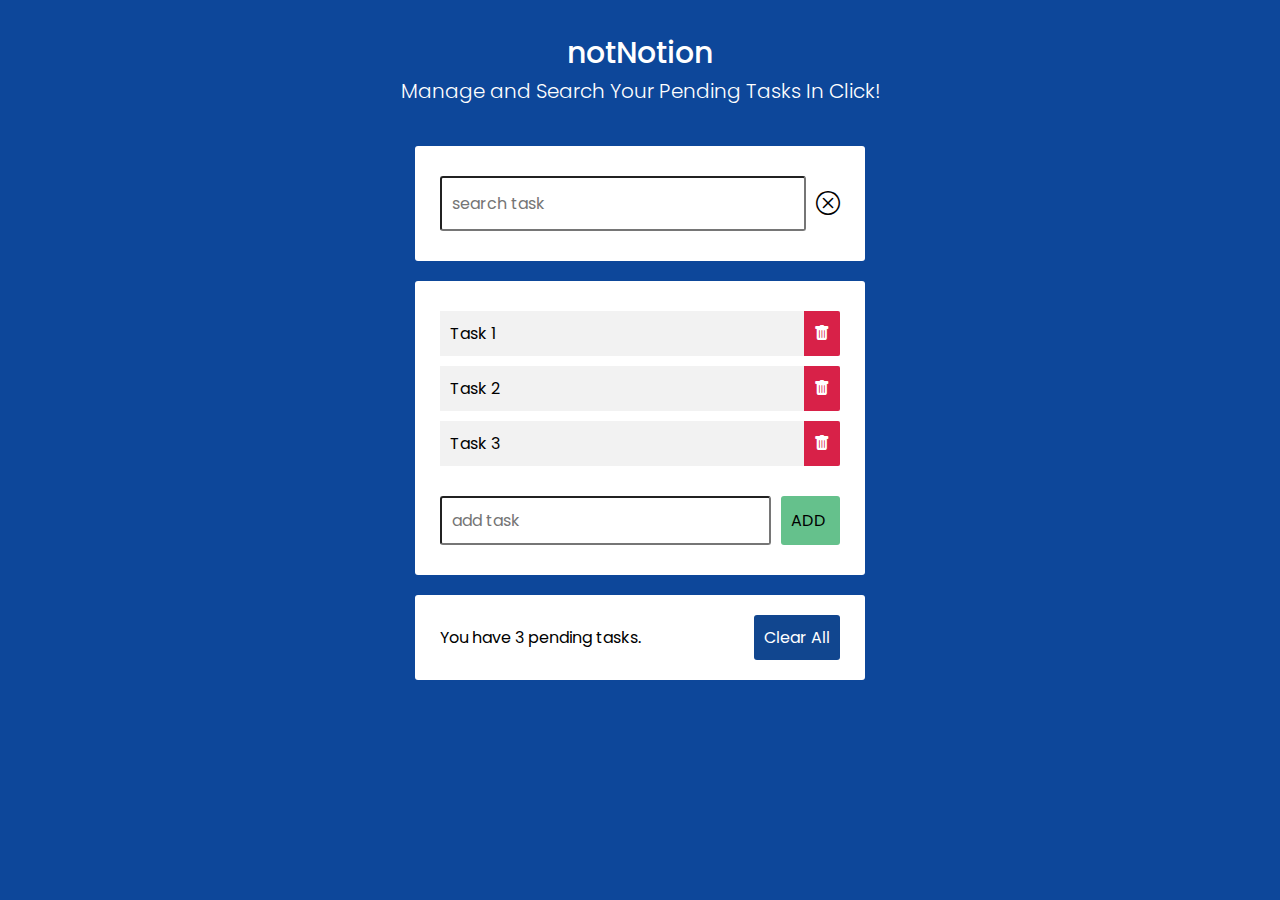
==== Project-TaskManager/index.html @ 0424e245 "first commit" ====
<!DOCTYPE html>
<html lang="en">
<head>
    <meta charset="UTF-8">
    <meta name="viewport" content="width=device-width, initial-scale=1.0">
    <title>Project-Task Manager</title>

    <link rel="icon" type="image/x-icon" href="./image/favicon.ico">
    <link rel="stylesheet" href="./style.css">
</head>
<body>
    <main>
        <div class="wrap">
            <section class="heading">
                <p class="title">notNotion</p>
                <p class="subtitle">Manage and Search Your Pending Tasks In Click!</p>
            </section>

            <section class="task-manager">
                <div class="search-box">
                    <form class="search">
                        <input type="text" name="tash" placeholder="search task" autocomplete="off">
                        <i class="bi bi-x-circle reset"></i>
                    </form>
                </div>  
                <div class="task-box">
                    <ul class="tasks">
                        <li>
                            <span>Task 1</span>
                            <i class="bi bi-trash-fill delete"></i>
                        </li>
                        <li>
                            <span>Task 2</span>
                            <i class="bi bi-trash-fill delete"></i>
                        </li>
                        <li>
                            <span>Task 3</span>
                            <i class="bi bi-trash-fill delete"></i>
                        </li>
                    </ul>
                    <form class="add">
                        <input type="text" name="task" placeholder="add task" autocomplete="off">
                        <input type="submit" value="ADD ">
                    </form>
                </div>
                <div class="message">
                    <span>You have 3 pending tasks.</span>
                    <button class="clear"> Clear All </button>
                </div>
            </section>
        </div>
    </main>


    <script src="./index.js"></script>
</body>
</html>
---- Project-TaskManager/style.css ----
@import url('https://fonts.googleapis.com/css2?family=Poppins:ital,wght@0,100;0,200;0,300;0,400;0,500;0,600;0,700;0,800;0,900;1,100;1,200;1,300;1,400;1,500;1,600;1,700;1,800;1,900&display=swap');
@import url("https://cdn.jsdelivr.net/npm/bootstrap-icons@1.11.1/font/bootstrap-icons.css");

:root{
    --box-shadow:rgba(0, 0, 0, 0.24) 0px 3px,8px;
}

*{
    margin: 0;
    padding: 0;
    box-sizing: border-box;
    font-size: 16px;
    font-family: 'poppins', sans-serif;
    text-decoration: none;
    list-style: none;
}

.wrap{
    background-color: #0d479a;
    min-height: 100vh;
    padding: 20px;
}

.heading{
    margin: 10px auto 40px auto;
}

.heading .title{
    font-size: 30px;
    color: #ffffff;
    font-weight: 500;
    text-align: center;
}

.heading .subtitle{
    font-size: 20px;
    color: #ffffff;
    font-weight: 300;
    text-align: center;
}

.task-manager{
    min-width: 350px;
    max-width: 450px;
    margin: auto;
}

.search-box, .task-box, .message{ 
    background-color: #ffffff;
    padding: 20px 25px;
    border-radius: 3px;
    margin: 20px 0px;
}

.search-box .search{
    display: flex;
    margin: 10px 0px;
}

.search-box input{
    border-radius: 3px;
    width: 100%;
    margin-right: 10px;
    padding: 10px;
    font-size: 16px;
}

.search-box i.reset{
    font-size: 24px;
    height: 100%;
    padding: 10px 0px;
    cursor: pointer;
}

.task-box .tasks{
    margin: 10px 0px;
}

.task-box li{
    background-color: #f2f2f2;
    margin: 10px 0px;
    display: flex;
    justify-content: space-between;
}

.task-box span{
    padding: 10px;
}

.task-box i.delete{
    color: #ffffff;
    background-color: #d82148;
    border-radius: 0px 2px 2px 0px;
    height: 100%;
    padding: 10px;
    cursor: pointer;
}

.task-box .add{
    display: flex;
    margin: 30px 0px 10px 0px;
}

.task-box input[type="text"]{
    border-radius: 3px;
    width: 100%;
    margin-right: 10px;
    padding: 10px;
    font-size: 16px;
}
.task-box input[type="submit"]{
    padding: 10px;
    font-size: 16px;
    cursor: pointer;
    background-color: #65C18C;
    border: 0px;
    border-radius: 3px;
}

.message{
    display: flex;
    justify-content: space-between;
    align-items: center;
}

.message .clear{
    border: 0px;
    background-color: #11468F;
    color: #ffffff;
    cursor: pointer;
    padding: 10px;
    font-size: 16px;
    border-radius: 3px
}
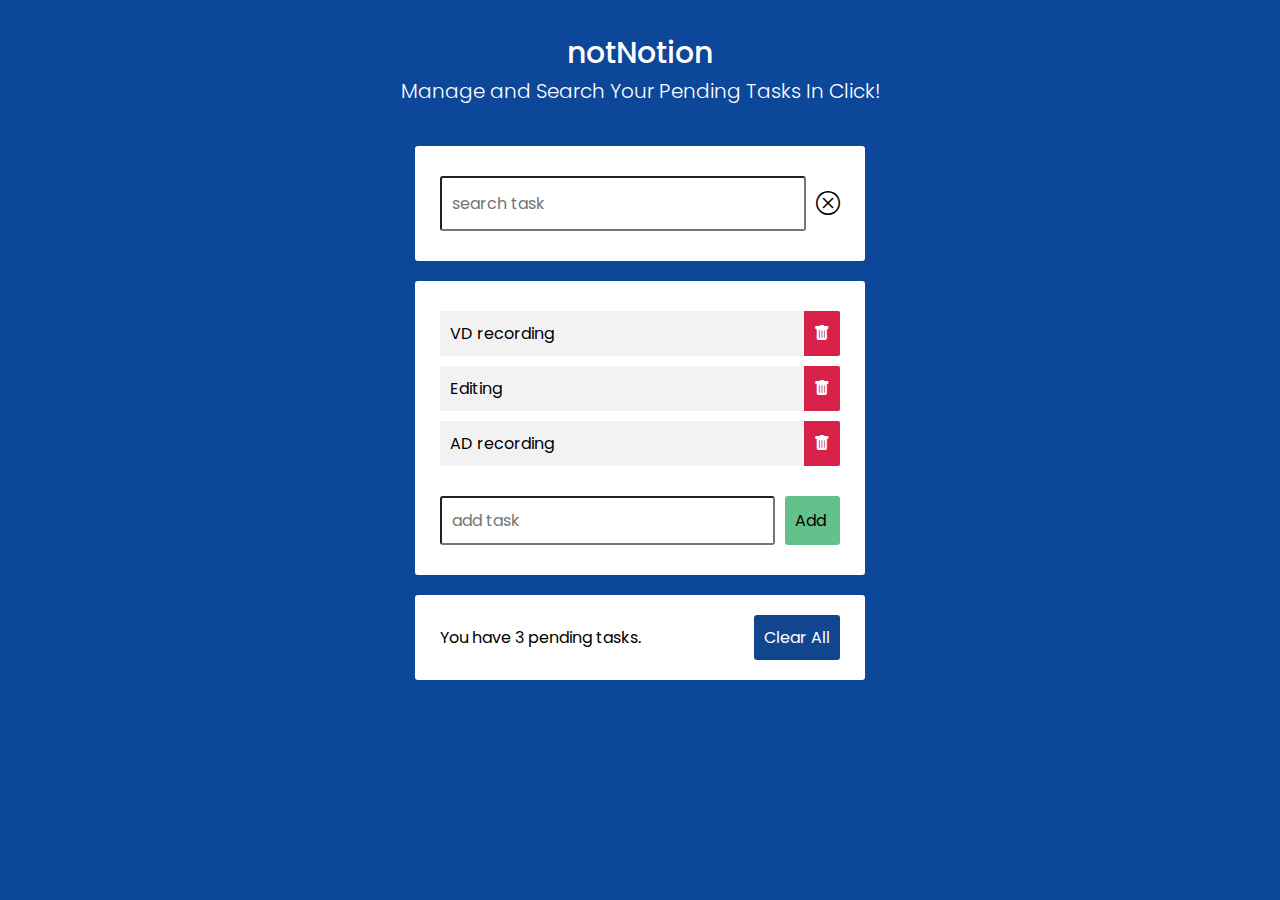
==== commit fd774d93: "JS-Projects" ====
--- a/Project-TaskManager/index.html
+++ b/Project-TaskManager/index.html
@@ -19,33 +19,33 @@
             <section class="task-manager">
                 <div class="search-box">
                     <form class="search">
-                        <input type="text" name="tash" placeholder="search task" autocomplete="off">
+                        <input type="text" name="task" placeholder="search task" autocomplete="off">
                         <i class="bi bi-x-circle reset"></i>
                     </form>
                 </div>  
                 <div class="task-box">
                     <ul class="tasks">
                         <li>
-                            <span>Task 1</span>
+                            <span>VD recording</span>
                             <i class="bi bi-trash-fill delete"></i>
                         </li>
                         <li>
-                            <span>Task 2</span>
+                            <span>Editing</span>
                             <i class="bi bi-trash-fill delete"></i>
                         </li>
                         <li>
-                            <span>Task 3</span>
+                            <span>AD recording</span>
                             <i class="bi bi-trash-fill delete"></i>
                         </li>
                     </ul>
                     <form class="add">
                         <input type="text" name="task" placeholder="add task" autocomplete="off">
-                        <input type="submit" value="ADD ">
+                        <input type="submit" value="Add ">
                     </form>
                 </div>
                 <div class="message">
-                    <span>You have 3 pending tasks.</span>
-                    <button class="clear"> Clear All </button>
+                    <span></span>
+                    <button class="clear">Clear All</button>
                 </div>
             </section>
         </div>
--- a/Project-TaskManager/style.css
+++ b/Project-TaskManager/style.css
@@ -13,6 +13,10 @@
     font-family: 'poppins', sans-serif;
     text-decoration: none;
     list-style: none;
+}
+
+.hide{
+    display: none !important;
 }
 
 .wrap{
